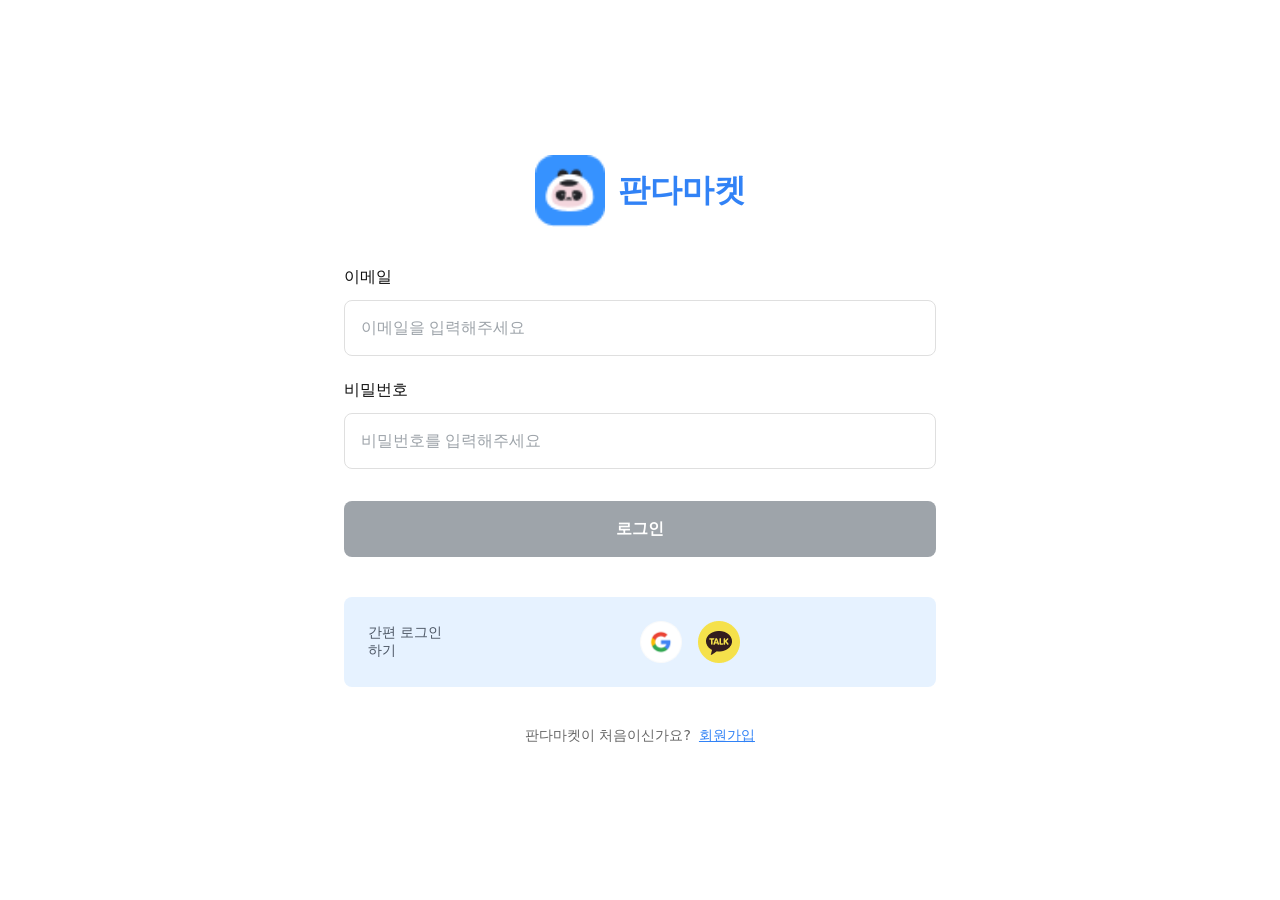
==== login/index.html @ 634217af "feat: 스프린트 미션1" ====
<!doctype html>
<html lang="en">
  <head>
    <meta charset="UTF-8" />
    <meta name="viewport" content="width=device-width, initial-scale=1.0" />
    <title>panda login</title>
    <link rel="stylesheet" href="../login/index.css" />
  </head>
  <body class="container">
    <div class="box">
      <header class="icon-box">
        <img src="../images/panda_face.png" alt="판다마켓 로고" class="icon" />

        <div class="icon-text">판다마켓</div>
      </header>

      <main class="main-box">
        <div class="email-box">
          <label class="email-text">이메일</label>
          <input
            type="email"
            id="user-email"
            placeholder="이메일을 입력해주세요"
            class="email-input"
            required
          />
        </div>

        <div class="password-box">
          <label class="password-text">비밀번호</label>
          <input
            type="password"
            id="user-password"
            placeholder="비밀번호를 입력해주세요"
            class="password-input"
            required
          />
        </div>

        <a href="" class="login-box">로그인</a>

        <div class="simple-login-box">
          <p class="simple-login-text">간편 로그인하기</p>
          <div class="simple-login-logo">
            <a href="https://www.google.com/" class="google-logo">
              <img
                src="../images/login-img/Component 2.png"
                alt="구글 로고 이미지"
                class="google-logo-img"
              />
            </a>
            <a href="https://www.kakaocorp.com/page/" class="kakao-logo">
              <img
                src="../images/login-img/Component 3.png"
                alt="카카오 로고 이미지"
                class="kakao-logo-img"
              />
            </a>
          </div>
        </div>

        <div class="panda-first">
          <p class="panda-first-text">판다마켓이 처음이신가요?</p>
          <a href="../signup/index.html" class="panda-first-signup">
            회원가입
          </a>
        </div>
      </main>
    </div>
  </body>
</html>
---- login/index.css ----
* {
  box-sizing: border-box;
  margin: 0;
  padding: 0;
}

body.container {
  display: flex;
  justify-content: center;
  align-items: center;
  min-height: 100vh;
  background-color: #ffffff;
  font-family:
    "Pretendard",
    -apple-system,
    BlinkMacSystemFont,
    system-ui,
    Roboto,
    sans-serif;
}

.box {
  width: 100%;
  max-width: 640px;
  padding: 40px 24px;
  display: flex;
  flex-direction: column;
  align-items: center;
}

.icon-box {
  display: flex;
  align-items: center;
  gap: 12px;
  margin-bottom: 40px;
}

.icon {
  width: 72px;
  height: 72px;
  object-fit: contain;
}

.icon-text {
  font-size: 32px;
  font-weight: bold;
  color: #3182f6;
}

.main-box {
  display: flex;
  flex-direction: column;
  gap: 24px;
  width: 100%;
}

.email-box,
.password-box {
  display: flex;
  flex-direction: column;
  gap: 12px;
  width: 100%;
}

.email-text,
.password-text {
  font-size: 16px;
  font-weight: 500;
  color: #111111;
}

.email-input,
.password-input {
  width: 100%;
  height: 56px;
  padding: 0 16px;
  background-color: #ffffff;
  border: 1px solid #dfdfdf;
  border-radius: 8px;
  font-size: 16px;
  outline: none;
  transition: border-color 0.2s ease;
}

.email-input::placeholder,
.password-input::placeholder {
  color: #9ea4aa;
}

.email-input:focus,
.password-input:focus {
  border-color: #3182f6;
}

.login-box {
  display: flex;
  justify-content: center;
  align-items: center;
  width: 100%;
  height: 56px;
  background-color: #9ea4aa;
  color: #ffffff;
  font-size: 16px;
  font-weight: 600;
  text-decoration: none;
  border-radius: 8px;
  margin-top: 8px;
  transition: background-color 0.2s ease;
}

.login-box.active {
  background-color: #3182f6;
}

.login-box:hover {
  background-color: #1b65d4;
}

.simple-login-box {
  display: flex;
  align-items: center;
  gap: 16px;
  margin-top: 16px;
  padding: 24px;
  background-color: #e6f2ff;
  border-radius: 8px;
  width: 100%;
}

.simple-login-text {
  font-size: 14px;
  color: #4b5563;
}

.simple-login-logo {
  display: flex;
  justify-content: center;
  align-items: center;
  gap: 16px;
  width: 100%;
}

.google-logo,
.kakao-logo {
  display: flex;
  justify-content: center;
  align-items: center;
  width: 42px;
  height: 42px;
}

.google-logo-img,
.kakao-logo-img {
  width: 100%;
  height: 100%;
  object-fit: contain;
}

.panda-first {
  display: flex;
  justify-content: center;
  align-items: center;
  gap: 8px;
  margin-top: 16px;
  font-size: 14px;
  color: #666666;
}

.panda-first-signup {
  color: #3182f6;
  text-align: center;
  font-weight: 500;
  text-decoration: underline;
}
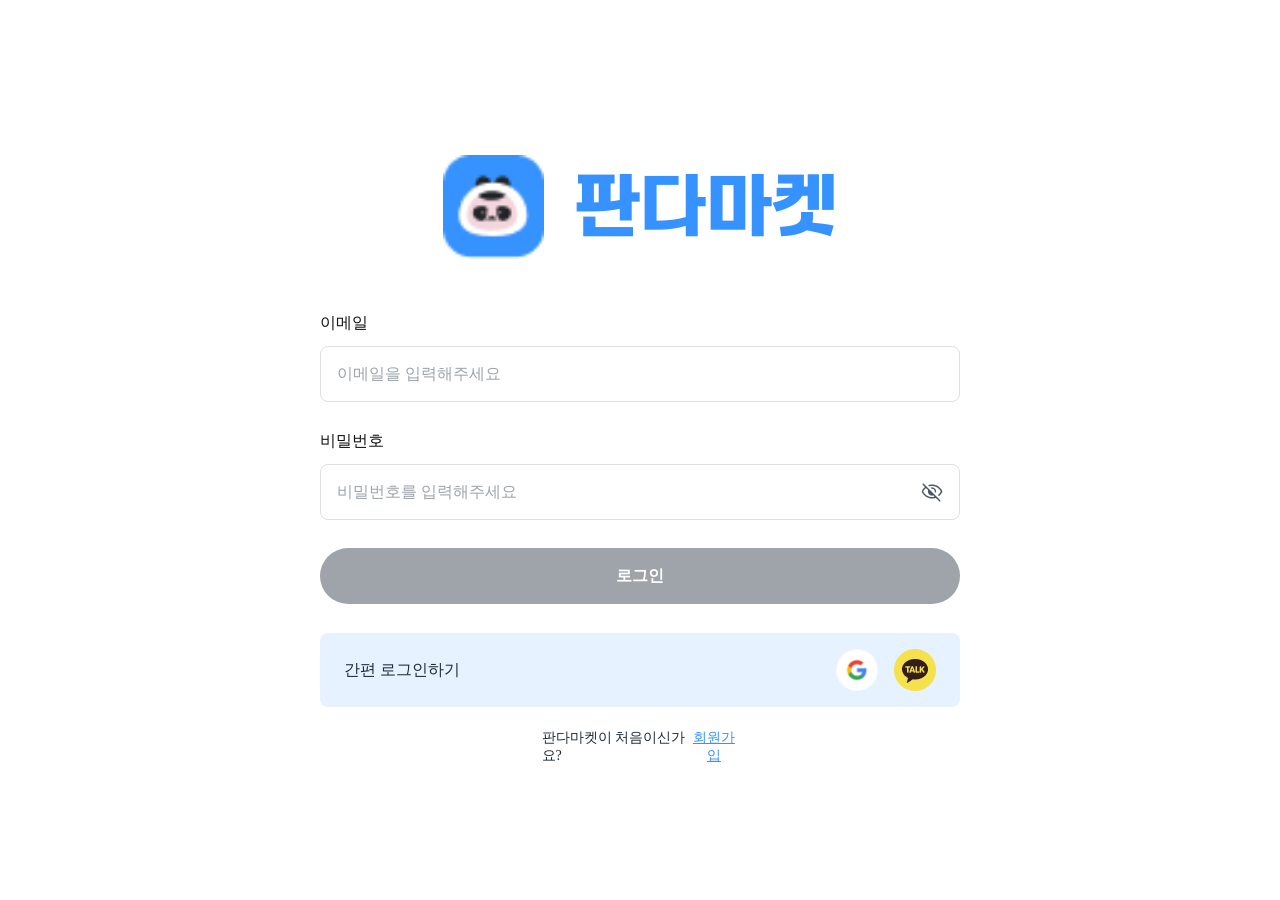
==== commit 56ffcc3f: "fix: Netlify 새로고침 404 오류 해결을 위한 설정 추가" ====
--- a/login/index.html
+++ b/login/index.html
@@ -8,11 +8,11 @@
   </head>
   <body class="container">
     <div class="box">
-      <header class="icon-box">
+      <a href="../main/index.html" class="icon-box">
         <img src="../images/panda_face.png" alt="판다마켓 로고" class="icon" />
 
         <div class="icon-text">판다마켓</div>
-      </header>
+      </a>
 
       <main class="main-box">
         <div class="email-box">
@@ -28,13 +28,21 @@
 
         <div class="password-box">
           <label class="password-text">비밀번호</label>
-          <input
-            type="password"
-            id="user-password"
-            placeholder="비밀번호를 입력해주세요"
-            class="password-input"
-            required
-          />
+          <div class="input-wrapper">
+            <input
+              type="password"
+              id="user-password"
+              placeholder="비밀번호를 입력해주세요"
+              class="password-input"
+              required
+            />
+            <img
+              src="../images/eye.png"
+              alt="눈 아이콘"
+              class="eye"
+              id="eyeicon"
+            />
+          </div>
         </div>
 
         <a href="" class="login-box">로그인</a>
--- a/login/index.css
+++ b/login/index.css
@@ -4,54 +4,62 @@
   padding: 0;
 }
 
+@font-face {
+  font-family: "ROKAF Sans Bold";
+  src: url("../font/ROKAFSansBold.otf") format("opentype");
+  font-weight: 700;
+}
+
 body.container {
   display: flex;
   justify-content: center;
   align-items: center;
   min-height: 100vh;
   background-color: #ffffff;
-  font-family:
-    "Pretendard",
-    -apple-system,
-    BlinkMacSystemFont,
-    system-ui,
-    Roboto,
-    sans-serif;
 }
 
 .box {
   width: 100%;
   max-width: 640px;
-  padding: 40px 24px;
+  height: 618px;
   display: flex;
   flex-direction: column;
   align-items: center;
+  justify-content: space-between;
 }
 
 .icon-box {
   display: flex;
-  align-items: center;
-  gap: 12px;
-  margin-bottom: 40px;
+  justify-content: space-between;
+  align-items: center;
+  text-decoration: none;
+  width: 396px;
+  height: 132px;
 }
 
 .icon {
-  width: 72px;
-  height: 72px;
+  width: 103.53px;
+  height: 103.88px;
   object-fit: contain;
 }
 
 .icon-text {
-  font-size: 32px;
-  font-weight: bold;
-  color: #3182f6;
+  font-family: "ROKAF Sans Bold", sans-serif;
+  font-size: 66.34px;
+  color: #3692ff;
+  line-height: 100%;
+  letter-spacing: 0%;
+  font-weight: 700;
 }
 
 .main-box {
   display: flex;
   flex-direction: column;
-  gap: 24px;
-  width: 100%;
+  align-items: center;
+  justify-content: space-between;
+  width: 100%;
+  max-width: 640px;
+  height: 446px;
 }
 
 .email-box,
@@ -89,7 +97,7 @@
 
 .email-input:focus,
 .password-input:focus {
-  border-color: #3182f6;
+  border-color: #3692ff;
 }
 
 .login-box {
@@ -103,41 +111,45 @@
   font-size: 16px;
   font-weight: 600;
   text-decoration: none;
-  border-radius: 8px;
-  margin-top: 8px;
+  border-radius: 40px;
   transition: background-color 0.2s ease;
 }
 
 .login-box.active {
-  background-color: #3182f6;
+  background-color: #3692ff;
 }
 
 .login-box:hover {
-  background-color: #1b65d4;
+  background-color: #3692ff;
 }
 
 .simple-login-box {
   display: flex;
   align-items: center;
+  justify-content: space-between;
   gap: 16px;
-  margin-top: 16px;
   padding: 24px;
   background-color: #e6f2ff;
   border-radius: 8px;
-  width: 100%;
+  width: 100%; /* 640px 고정 대신 100%로 유연하게 변경 */
+  height: 74px;
 }
 
 .simple-login-text {
-  font-size: 14px;
-  color: #4b5563;
+  font-family: "Pretendard", sans-serif;
+  font-weight: 500;
+  font-size: 16px;
+  line-height: 26px;
+  letter-spacing: 0%;
+  color: #1f2937;
 }
 
 .simple-login-logo {
   display: flex;
-  justify-content: center;
-  align-items: center;
-  gap: 16px;
-  width: 100%;
+  justify-content: space-between;
+  align-items: center;
+  width: 100px;
+  height: 42px;
 }
 
 .google-logo,
@@ -160,15 +172,34 @@
   display: flex;
   justify-content: center;
   align-items: center;
-  gap: 8px;
-  margin-top: 16px;
   font-size: 14px;
-  color: #666666;
+  color: #1f2937;
+  width: 197px;
+  height: 24px;
+  gap: 4px;
 }
 
 .panda-first-signup {
-  color: #3182f6;
+  color: #3692ff;
   text-align: center;
   font-weight: 500;
   text-decoration: underline;
 }
+
+/* 눈 아이콘 */
+.input-wrapper {
+  position: relative;
+  align-items: center;
+  width: 100%;
+}
+
+.eye {
+  position: absolute;
+  right: 16px;
+  top: 50%;
+  transform: translateY(-50%);
+  cursor: pointer;
+  width: 24px;
+  height: 24px;
+  object-fit: contain;
+}
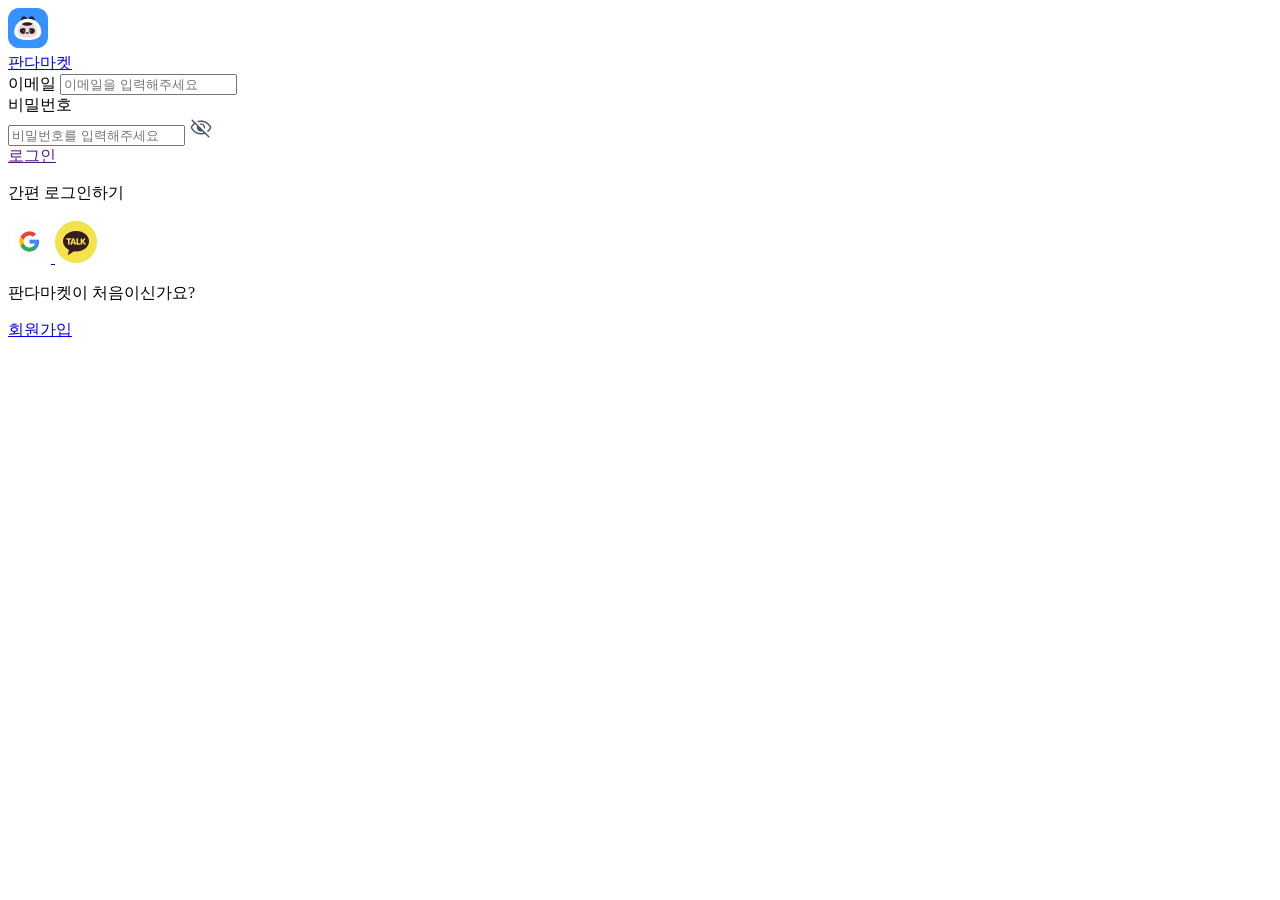
==== commit ed452094: "css 미적용으로 경로 수정 2" ====
--- a/login/index.html
+++ b/login/index.html
@@ -4,7 +4,7 @@
     <meta charset="UTF-8" />
     <meta name="viewport" content="width=device-width, initial-scale=1.0" />
     <title>panda login</title>
-    <link rel="stylesheet" href="../login/index.css" />
+    <link rel="stylesheet" href="/index.css" />
   </head>
   <body class="container">
     <div class="box">
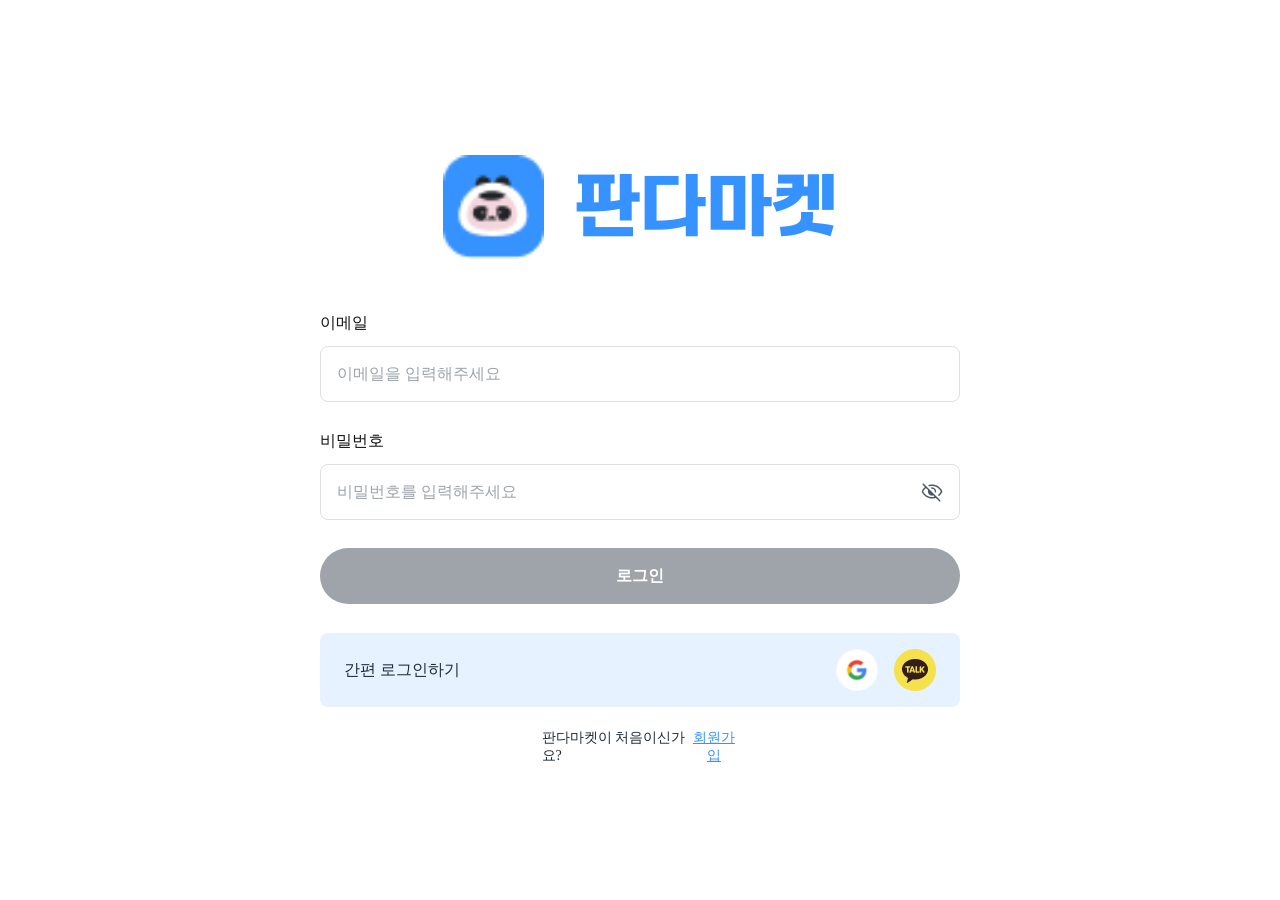
==== commit 2edbe58e: "fix: 순수 HTML/CSS 환경에 맞게 경로 및 배포 설정 수정" ====
--- a/login/index.html
+++ b/login/index.html
@@ -4,7 +4,7 @@
     <meta charset="UTF-8" />
     <meta name="viewport" content="width=device-width, initial-scale=1.0" />
     <title>panda login</title>
-    <link rel="stylesheet" href="/index.css" />
+    <link rel="stylesheet" href="./index.css" />
   </head>
   <body class="container">
     <div class="box">
--- a/login/index.css
+++ b/login/index.css
@@ -0,0 +1,205 @@
+* {
+  box-sizing: border-box;
+  margin: 0;
+  padding: 0;
+}
+
+@font-face {
+  font-family: "ROKAF Sans Bold";
+  src: url("../font/ROKAFSansBold.otf") format("opentype");
+  font-weight: 700;
+}
+
+body.container {
+  display: flex;
+  justify-content: center;
+  align-items: center;
+  min-height: 100vh;
+  background-color: #ffffff;
+}
+
+.box {
+  width: 100%;
+  max-width: 640px;
+  height: 618px;
+  display: flex;
+  flex-direction: column;
+  align-items: center;
+  justify-content: space-between;
+}
+
+.icon-box {
+  display: flex;
+  justify-content: space-between;
+  align-items: center;
+  text-decoration: none;
+  width: 396px;
+  height: 132px;
+}
+
+.icon {
+  width: 103.53px;
+  height: 103.88px;
+  object-fit: contain;
+}
+
+.icon-text {
+  font-family: "ROKAF Sans Bold", sans-serif;
+  font-size: 66.34px;
+  color: #3692ff;
+  line-height: 100%;
+  letter-spacing: 0%;
+  font-weight: 700;
+}
+
+.main-box {
+  display: flex;
+  flex-direction: column;
+  align-items: center;
+  justify-content: space-between;
+  width: 100%;
+  max-width: 640px;
+  height: 446px;
+}
+
+.email-box,
+.password-box {
+  display: flex;
+  flex-direction: column;
+  gap: 12px;
+  width: 100%;
+}
+
+.email-text,
+.password-text {
+  font-size: 16px;
+  font-weight: 500;
+  color: #111111;
+}
+
+.email-input,
+.password-input {
+  width: 100%;
+  height: 56px;
+  padding: 0 16px;
+  background-color: #ffffff;
+  border: 1px solid #dfdfdf;
+  border-radius: 8px;
+  font-size: 16px;
+  outline: none;
+  transition: border-color 0.2s ease;
+}
+
+.email-input::placeholder,
+.password-input::placeholder {
+  color: #9ea4aa;
+}
+
+.email-input:focus,
+.password-input:focus {
+  border-color: #3692ff;
+}
+
+.login-box {
+  display: flex;
+  justify-content: center;
+  align-items: center;
+  width: 100%;
+  height: 56px;
+  background-color: #9ea4aa;
+  color: #ffffff;
+  font-size: 16px;
+  font-weight: 600;
+  text-decoration: none;
+  border-radius: 40px;
+  transition: background-color 0.2s ease;
+}
+
+.login-box.active {
+  background-color: #3692ff;
+}
+
+.login-box:hover {
+  background-color: #3692ff;
+}
+
+.simple-login-box {
+  display: flex;
+  align-items: center;
+  justify-content: space-between;
+  gap: 16px;
+  padding: 24px;
+  background-color: #e6f2ff;
+  border-radius: 8px;
+  width: 100%; /* 640px 고정 대신 100%로 유연하게 변경 */
+  height: 74px;
+}
+
+.simple-login-text {
+  font-family: "Pretendard", sans-serif;
+  font-weight: 500;
+  font-size: 16px;
+  line-height: 26px;
+  letter-spacing: 0%;
+  color: #1f2937;
+}
+
+.simple-login-logo {
+  display: flex;
+  justify-content: space-between;
+  align-items: center;
+  width: 100px;
+  height: 42px;
+}
+
+.google-logo,
+.kakao-logo {
+  display: flex;
+  justify-content: center;
+  align-items: center;
+  width: 42px;
+  height: 42px;
+}
+
+.google-logo-img,
+.kakao-logo-img {
+  width: 100%;
+  height: 100%;
+  object-fit: contain;
+}
+
+.panda-first {
+  display: flex;
+  justify-content: center;
+  align-items: center;
+  font-size: 14px;
+  color: #1f2937;
+  width: 197px;
+  height: 24px;
+  gap: 4px;
+}
+
+.panda-first-signup {
+  color: #3692ff;
+  text-align: center;
+  font-weight: 500;
+  text-decoration: underline;
+}
+
+/* 눈 아이콘 */
+.input-wrapper {
+  position: relative;
+  align-items: center;
+  width: 100%;
+}
+
+.eye {
+  position: absolute;
+  right: 16px;
+  top: 50%;
+  transform: translateY(-50%);
+  cursor: pointer;
+  width: 24px;
+  height: 24px;
+  object-fit: contain;
+}
